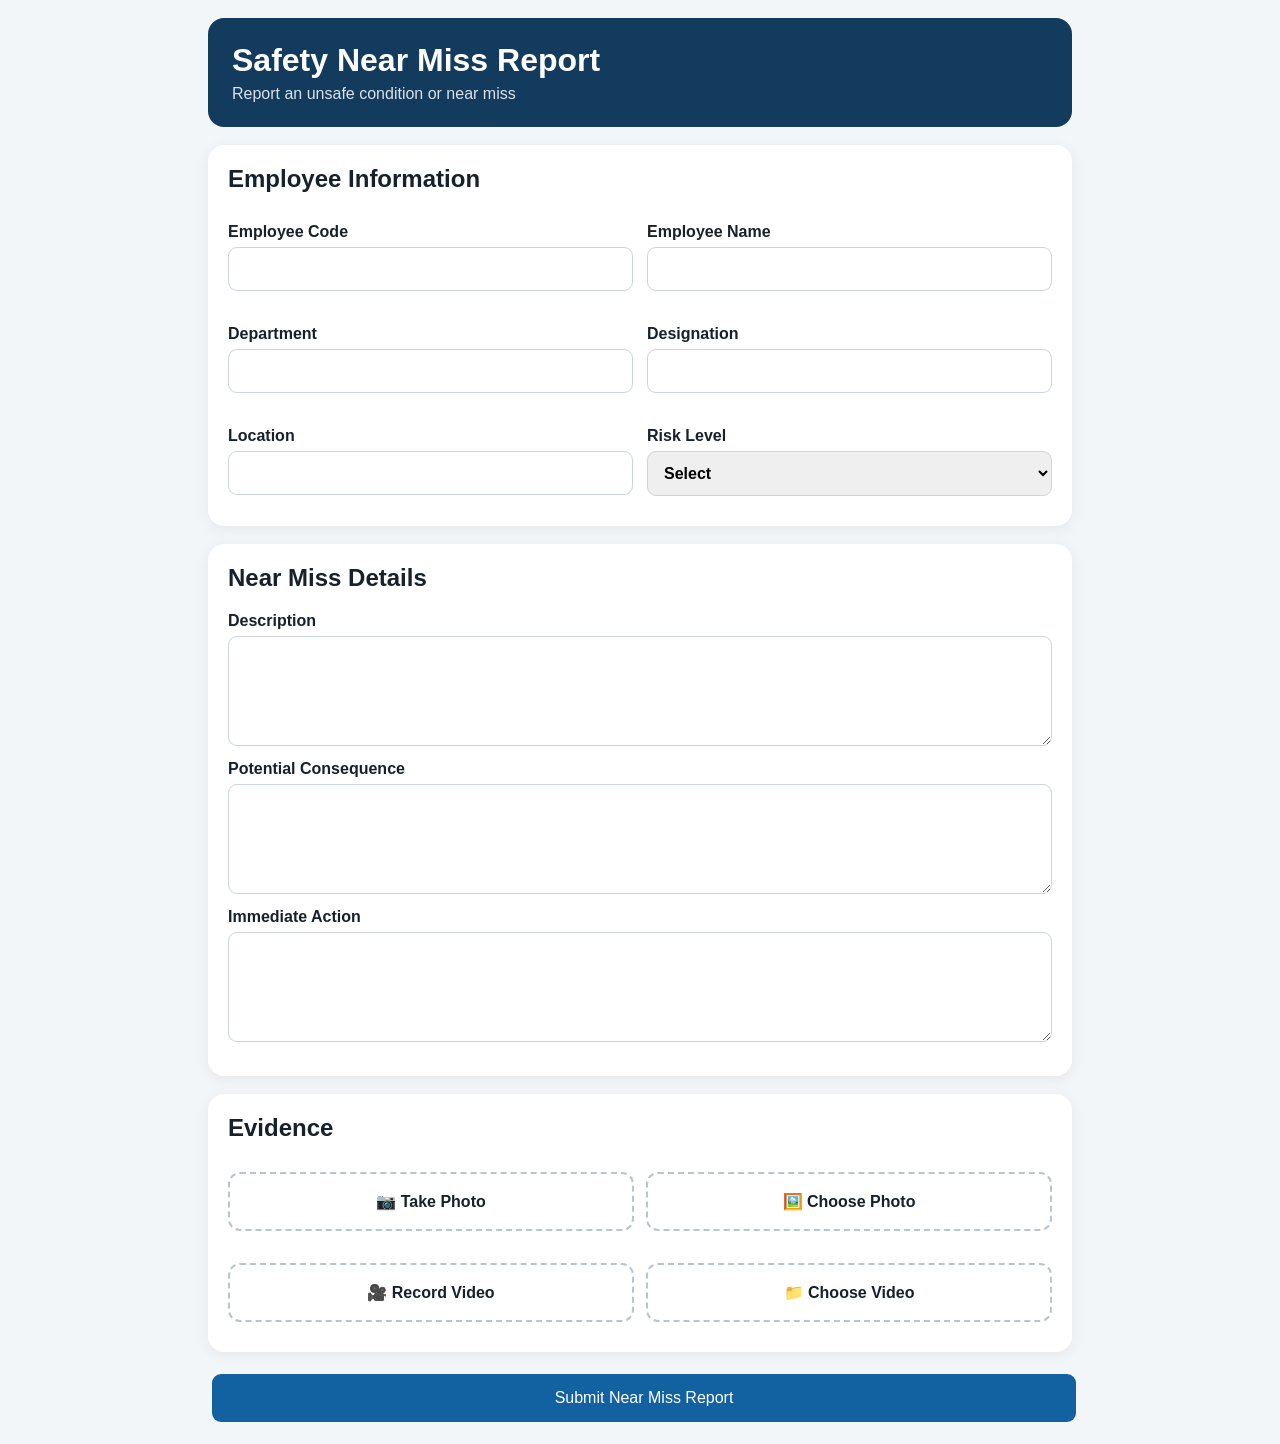
==== index.html @ deba3295 "Add files via upload" ====
<!doctype html>
<html lang="en">
<head>
<meta charset="utf-8">
<meta name="viewport" content="width=device-width,initial-scale=1">
<title>Safety Near Miss Report</title>
<link rel="stylesheet" href="style.css">
</head>
<body>
<div class="wrap">
<header><h1>Safety Near Miss Report</h1><p>Report an unsafe condition or near miss</p></header>

<form id="reportForm">
<section class="card">
<h2>Employee Information</h2>
<div class="grid">
<label>Employee Code<input name="employeeCode" required></label>
<label>Employee Name<input name="employeeName" required></label>
<label>Department<input name="department" required></label>
<label>Designation<input name="designation"></label>
<label>Location<input name="location" required></label>
<label>Risk Level
<select name="risk" required><option value="">Select</option><option>Low</option><option>Medium</option><option>High</option><option>Critical</option></select>
</label>
</div>
</section>

<section class="card">
<h2>Near Miss Details</h2>
<label>Description<textarea name="description" required></textarea></label>
<label>Potential Consequence<textarea name="consequence"></textarea></label>
<label>Immediate Action<textarea name="immediateAction"></textarea></label>
</section>

<section class="card">
<h2>Evidence</h2>
<div class="media-grid">
<label class="upload">📷 Take Photo<input id="photoCamera" type="file" accept="image/*" capture="environment"></label>
<label class="upload">🖼️ Choose Photo<input id="photoGallery" type="file" accept="image/*"></label>
<label class="upload">🎥 Record Video<input id="videoCamera" type="file" accept="video/*" capture="environment"></label>
<label class="upload">📁 Choose Video<input id="videoGallery" type="file" accept="video/*"></label>
</div>
<div id="preview"></div>
</section>

<button class="primary" type="submit">Submit Near Miss Report</button>
<div id="msg"></div>
</form>
</div>
<script>
const API_URL="PASTE_YOUR_APPS_SCRIPT_WEB_APP_URL_HERE";

function fileToBase64(file){
 return new Promise((resolve,reject)=>{
   if(!file){resolve(null);return}
   const r=new FileReader();
   r.onload=()=>resolve({data:r.result.split(",")[1],type:file.type,name:file.name});
   r.onerror=reject;r.readAsDataURL(file);
 });
}
const $=id=>document.getElementById(id);
function selectedFile(a,b){return $(a).files[0]||$(b).files[0]||null}
["photoCamera","photoGallery","videoCamera","videoGallery"].forEach(id=>{
 $(id).addEventListener("change",()=>{$("preview").innerHTML="<small>Evidence selected.</small>"});
});

$("reportForm").addEventListener("submit",async e=>{
 e.preventDefault();
 if(API_URL.includes("PASTE_")){alert("Please add your Apps Script Web App URL in index.html");return}
 const f=new FormData(e.target);
 $("msg").textContent="Submitting...";
 try{
   const [photo,video]=await Promise.all([
     fileToBase64(selectedFile("photoCamera","photoGallery")),
     fileToBase64(selectedFile("videoCamera","videoGallery"))
   ]);
   const payload={action:"submit",employeeCode:f.get("employeeCode"),employeeName:f.get("employeeName"),
   department:f.get("department"),designation:f.get("designation"),location:f.get("location"),
   risk:f.get("risk"),description:f.get("description"),consequence:f.get("consequence"),
   immediateAction:f.get("immediateAction"),photo,video};
   const res=await fetch(API_URL,{method:"POST",body:JSON.stringify(payload)});
   const out=await res.json();
   if(!out.ok) throw new Error(out.error);
   $("msg").innerHTML=`<div class="success">Report submitted successfully.<br><b>Report ID: ${out.reportId}</b></div>`;
   e.target.reset();
 }catch(err){$("msg").innerHTML=`<div class="error">${err.message}</div>`}
});
</script>
</body></html>
---- style.css ----
*{box-sizing:border-box}body{margin:0;background:#f3f6f9;font-family:Arial,sans-serif;color:#17212b}.wrap{max-width:900px;margin:auto;padding:18px}.wide{max-width:1250px}header{background:#123b5d;color:white;padding:24px;border-radius:16px;margin-bottom:18px}header h1{margin:0 0 6px}header p{margin:0;opacity:.85}.card{background:white;padding:20px;border-radius:16px;margin-bottom:18px;box-shadow:0 3px 14px #00000010}h2{margin-top:0}.grid{display:grid;grid-template-columns:repeat(2,1fr);gap:14px}label{display:block;font-weight:bold;margin:10px 0}input,select,textarea{width:100%;padding:12px;margin-top:6px;border:1px solid #ccd5dd;border-radius:9px;font:inherit}textarea{min-height:110px;resize:vertical}.media-grid{display:grid;grid-template-columns:repeat(2,1fr);gap:12px}.upload{padding:18px;border:2px dashed #b8c4ce;border-radius:12px;text-align:center;cursor:pointer}.upload input{display:none}button{border:0;padding:11px 16px;border-radius:9px;cursor:pointer;background:#e7edf2;margin:4px}.primary{background:#1261a0;color:white;width:100%;font-size:16px;padding:15px}.success{background:#dff5e5;color:#14652a;padding:14px;border-radius:9px}.error{background:#ffe2e2;color:#a00000;padding:14px;border-radius:9px}.stats{display:grid;grid-template-columns:repeat(4,1fr);gap:14px;margin-bottom:18px}.stat{background:white;padding:18px;border-radius:14px;text-align:center}.stat b{display:block;font-size:30px}.stat span{color:#65727d}.toolbar{display:grid;grid-template-columns:2fr 1fr 1fr auto;gap:8px}.charts{display:grid;grid-template-columns:1fr 1fr;gap:18px}.tablewrap{overflow:auto}table{width:100%;border-collapse:collapse}th,td{padding:10px;border-bottom:1px solid #e5e9ed;text-align:left;white-space:nowrap}th{background:#f1f5f8}@media(max-width:700px){.grid,.media-grid,.charts,.stats{grid-template-columns:1fr}.toolbar{grid-template-columns:1fr}.wrap{padding:10px}header{padding:18px}.card{padding:15px}}@media print{body{background:white}.no-print{display:none!important}.wrap{max-width:none;padding:0}.card{box-shadow:none}}
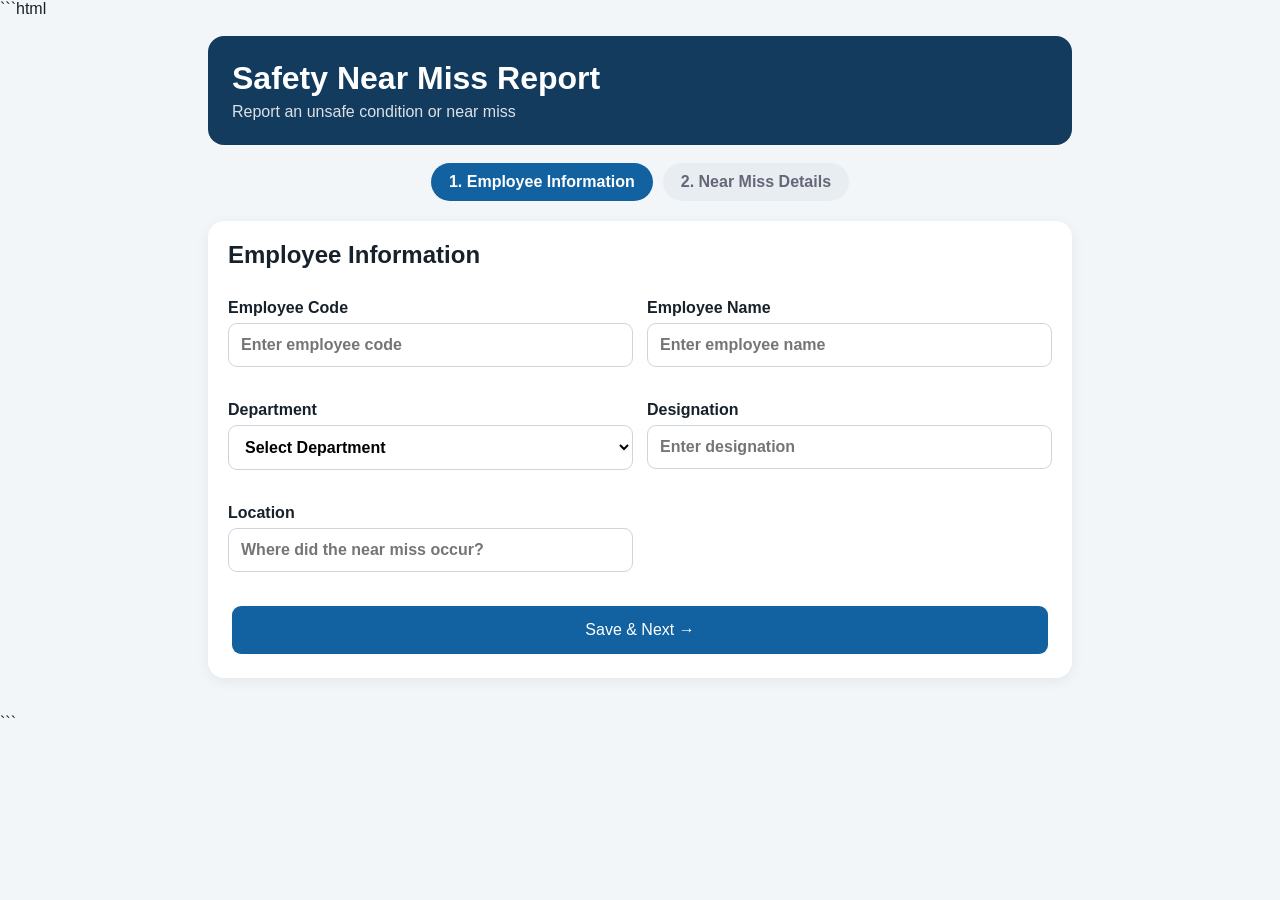
==== commit 11fc37e5: "Update index.html" ====
--- a/index.html
+++ b/index.html
@@ -1,89 +1,1277 @@
+```html
 <!doctype html>
 <html lang="en">
+
 <head>
+
 <meta charset="utf-8">
-<meta name="viewport" content="width=device-width,initial-scale=1">
+
+<meta name="viewport"
+content="width=device-width,initial-scale=1">
+
 <title>Safety Near Miss Report</title>
+
 <link rel="stylesheet" href="style.css">
+
+<style>
+
+/* =========================
+   STEP INDICATOR
+   ========================= */
+
+.steps{
+display:flex;
+justify-content:center;
+align-items:center;
+gap:10px;
+margin-bottom:20px;
+}
+
+.step{
+padding:10px 18px;
+border-radius:30px;
+background:#e8edf2;
+color:#667;
+font-weight:bold;
+}
+
+.step.active{
+background:#1261a0;
+color:white;
+}
+
+
+/* =========================
+   PAGE CONTROL
+   ========================= */
+
+.form-page{
+display:none;
+}
+
+.form-page.active{
+display:block;
+}
+
+
+/* =========================
+   BUTTONS
+   ========================= */
+
+.button-row{
+display:flex;
+gap:10px;
+margin-top:20px;
+}
+
+.button-row button{
+flex:1;
+}
+
+.secondary{
+background:#e7edf2;
+color:#17212b;
+}
+
+.primary{
+background:#1261a0;
+color:white;
+}
+
+
+/* =========================
+   DEPARTMENT
+   ========================= */
+
+select{
+background:white;
+}
+
+
+/* =========================
+   MEDIA PREVIEW
+   ========================= */
+
+.preview-box{
+margin-top:15px;
+padding:12px;
+background:#f5f7f9;
+border-radius:10px;
+}
+
+.preview-box img{
+max-width:100%;
+max-height:250px;
+border-radius:10px;
+margin-top:10px;
+}
+
+.preview-box video{
+max-width:100%;
+max-height:250px;
+border-radius:10px;
+margin-top:10px;
+}
+
+
+/* =========================
+   SUCCESS REPORT
+   ========================= */
+
+.report-success{
+text-align:center;
+padding:25px;
+}
+
+.report-id{
+font-size:24px;
+font-weight:bold;
+color:#1261a0;
+margin:15px 0;
+}
+
+
+/* =========================
+   MOBILE
+   ========================= */
+
+@media(max-width:600px){
+
+.steps{
+font-size:13px;
+}
+
+.step{
+padding:8px 12px;
+}
+
+.button-row{
+flex-direction:column;
+}
+
+}
+
+</style>
+
 </head>
+
+
 <body>
+
+
 <div class="wrap">
-<header><h1>Safety Near Miss Report</h1><p>Report an unsafe condition or near miss</p></header>
+
+
+<header>
+
+<h1>Safety Near Miss Report</h1>
+
+<p>
+Report an unsafe condition or near miss
+</p>
+
+</header>
+
+
+
+<!-- =========================
+     STEP INDICATOR
+     ========================= -->
+
+<div class="steps">
+
+<div id="step1Indicator"
+class="step active">
+
+1. Employee Information
+
+</div>
+
+<div id="step2Indicator"
+class="step">
+
+2. Near Miss Details
+
+</div>
+
+</div>
+
+
 
 <form id="reportForm">
-<section class="card">
+
+
+<!-- ==================================================
+     PAGE 1
+     EMPLOYEE INFORMATION
+     ================================================== -->
+
+<section
+id="page1"
+class="card form-page active">
+
+
 <h2>Employee Information</h2>
+
+
 <div class="grid">
-<label>Employee Code<input name="employeeCode" required></label>
-<label>Employee Name<input name="employeeName" required></label>
-<label>Department<input name="department" required></label>
-<label>Designation<input name="designation"></label>
-<label>Location<input name="location" required></label>
-<label>Risk Level
-<select name="risk" required><option value="">Select</option><option>Low</option><option>Medium</option><option>High</option><option>Critical</option></select>
+
+
+<!-- Employee Code -->
+
+<label>
+
+Employee Code
+
+<input
+name="employeeCode"
+id="employeeCode"
+required
+placeholder="Enter employee code">
+
 </label>
+
+
+
+<!-- Employee Name -->
+
+<label>
+
+Employee Name
+
+<input
+name="employeeName"
+id="employeeName"
+required
+placeholder="Enter employee name">
+
+</label>
+
+
+
+<!-- Department -->
+
+<label>
+
+Department
+
+<select
+name="department"
+id="department"
+required>
+
+<option value="">
+Select Department
+</option>
+
+<option>Production</option>
+
+<option>Machine Shop</option>
+
+<option>CNC Machine Shop</option>
+
+<option>Conventional Machine Shop</option>
+
+<option>Foundry</option>
+
+<option>Melting</option>
+
+<option>Moulding</option>
+
+<option>Core Making</option>
+
+<option>Fettling</option>
+
+<option>Grinding</option>
+
+<option>Finishing</option>
+
+<option>Heat Treatment</option>
+
+<option>Welding</option>
+
+<option>Fabrication</option>
+
+<option>Assembly</option>
+
+<option>Quality Control / QC</option>
+
+<option>Quality Assurance / QA</option>
+
+<option>Maintenance</option>
+
+<option>Mechanical Maintenance</option>
+
+<option>Electrical Maintenance</option>
+
+<option>Tool Room</option>
+
+<option>Stores</option>
+
+<option>Raw Material Store</option>
+
+<option>Finished Goods Store</option>
+
+<option>Dispatch</option>
+
+<option>Packing</option>
+
+<option>Purchase</option>
+
+<option>Planning / PPC</option>
+
+<option>Engineering</option>
+
+<option>Design</option>
+
+<option>Inspection</option>
+
+<option>Safety / HSE</option>
+
+<option>Administration</option>
+
+<option>HR</option>
+
+<option>IT</option>
+
+<option>Security</option>
+
+<option>Transport</option>
+
+<option>Utilities</option>
+
+<option>Boiler / Compressor</option>
+
+<option>Laboratory</option>
+
+<option>Other</option>
+
+</select>
+
+</label>
+
+
+
+<!-- Designation -->
+
+<label>
+
+Designation
+
+<input
+name="designation"
+id="designation"
+placeholder="Enter designation">
+
+</label>
+
+
+
+<!-- Location -->
+
+<label>
+
+Location
+
+<input
+name="location"
+id="location"
+required
+placeholder="Where did the near miss occur?">
+
+</label>
+
 </div>
+
+
+
+<div class="button-row">
+
+<button
+type="button"
+class="primary"
+onclick="goToPage2()">
+
+Save & Next →
+
+</button>
+
+</div>
+
+
 </section>
 
-<section class="card">
+
+
+<!-- ==================================================
+     PAGE 2
+     NEAR MISS DETAILS
+     ================================================== -->
+
+<section
+id="page2"
+class="card form-page">
+
+
 <h2>Near Miss Details</h2>
-<label>Description<textarea name="description" required></textarea></label>
-<label>Potential Consequence<textarea name="consequence"></textarea></label>
-<label>Immediate Action<textarea name="immediateAction"></textarea></label>
+
+
+<!-- Description -->
+
+<label>
+
+What happened?
+
+<textarea
+name="description"
+id="description"
+required
+placeholder="Describe the near miss / unsafe condition"></textarea>
+
+</label>
+
+
+
+<!-- Potential Consequence -->
+
+<label>
+
+Potential Consequence
+
+<textarea
+name="consequence"
+id="consequence"
+placeholder="What could have happened?"></textarea>
+
+</label>
+
+
+
+<!-- Immediate Action -->
+
+<label>
+
+Immediate Action Taken
+
+<textarea
+name="immediateAction"
+id="immediateAction"
+placeholder="What action was taken immediately?"></textarea>
+
+</label>
+
+
+
+<!-- Risk -->
+
+<label>
+
+Risk Level
+
+<select
+name="risk"
+id="risk"
+required>
+
+<option value="">
+Select Risk Level
+</option>
+
+<option value="Low">
+Low
+</option>
+
+<option value="Medium">
+Medium
+</option>
+
+<option value="High">
+High
+</option>
+
+<option value="Critical">
+Critical
+</option>
+
+</select>
+
+</label>
+
+
+
+<!-- =========================
+     EVIDENCE
+     ========================= -->
+
+<h2 style="margin-top:25px;">
+Evidence
+</h2>
+
+
+<div class="media-grid">
+
+
+<!-- CAMERA PHOTO -->
+
+<label class="upload">
+
+📷 Take Photo
+
+<input
+id="photoCamera"
+type="file"
+accept="image/*"
+capture="environment">
+
+</label>
+
+
+
+<!-- GALLERY PHOTO -->
+
+<label class="upload">
+
+🖼️ Choose Photo
+
+<input
+id="photoGallery"
+type="file"
+accept="image/*">
+
+</label>
+
+
+
+<!-- CAMERA VIDEO -->
+
+<label class="upload">
+
+🎥 Record Video
+
+<input
+id="videoCamera"
+type="file"
+accept="video/*"
+capture="environment">
+
+</label>
+
+
+
+<!-- PHONE VIDEO -->
+
+<label class="upload">
+
+📁 Choose Video
+
+<input
+id="videoGallery"
+type="file"
+accept="video/*">
+
+</label>
+
+
+</div>
+
+
+
+<div
+id="preview"
+class="preview-box">
+
+No evidence selected.
+
+</div>
+
+
+
+<!-- =========================
+     BUTTONS
+     ========================= -->
+
+<div class="button-row">
+
+
+<button
+type="button"
+class="secondary"
+onclick="goToPage1()">
+
+← Back
+
+</button>
+
+
+
+<button
+type="submit"
+class="primary">
+
+Submit Near Miss Report
+
+</button>
+
+
+</div>
+
+
+
+<div id="msg"></div>
+
+
 </section>
 
-<section class="card">
-<h2>Evidence</h2>
-<div class="media-grid">
-<label class="upload">📷 Take Photo<input id="photoCamera" type="file" accept="image/*" capture="environment"></label>
-<label class="upload">🖼️ Choose Photo<input id="photoGallery" type="file" accept="image/*"></label>
-<label class="upload">🎥 Record Video<input id="videoCamera" type="file" accept="video/*" capture="environment"></label>
-<label class="upload">📁 Choose Video<input id="videoGallery" type="file" accept="video/*"></label>
+
+</form>
+
+
 </div>
-<div id="preview"></div>
-</section>
-
-<button class="primary" type="submit">Submit Near Miss Report</button>
-<div id="msg"></div>
-</form>
+
+
+
+<script>
+
+
+/* ==================================================
+   GOOGLE APPS SCRIPT URL
+   ================================================== */
+
+const API_URL =
+"https://script.google.com/macros/s/AKfycbzqnmmkYRf5kFAn6MPQPbbqfgXhbPcN4oMpZdKL-f2dFa9rtuXaaUmWPPBbo5RalajfTQ/exec";
+
+
+
+/* ==================================================
+   PAGE NAVIGATION
+   ================================================== */
+
+function goToPage2(){
+
+const form =
+document.getElementById("reportForm");
+
+
+/* Validate first page */
+
+const employeeCode =
+document.getElementById("employeeCode");
+
+const employeeName =
+document.getElementById("employeeName");
+
+const department =
+document.getElementById("department");
+
+const location =
+document.getElementById("location");
+
+
+if(!employeeCode.checkValidity()){
+
+employeeCode.reportValidity();
+return;
+
+}
+
+
+if(!employeeName.checkValidity()){
+
+employeeName.reportValidity();
+return;
+
+}
+
+
+if(!department.checkValidity()){
+
+department.reportValidity();
+return;
+
+}
+
+
+if(!location.checkValidity()){
+
+location.reportValidity();
+return;
+
+}
+
+
+/* Save employee information */
+
+const employeeData = {
+
+employeeCode:
+employeeCode.value,
+
+employeeName:
+employeeName.value,
+
+department:
+department.value,
+
+designation:
+document.getElementById("designation").value,
+
+location:
+location.value
+
+};
+
+
+sessionStorage.setItem(
+"employeeData",
+JSON.stringify(employeeData)
+);
+
+
+/* Show page 2 */
+
+document.getElementById("page1")
+.classList.remove("active");
+
+document.getElementById("page2")
+.classList.add("active");
+
+
+document.getElementById("step1Indicator")
+.classList.remove("active");
+
+document.getElementById("step2Indicator")
+.classList.add("active");
+
+
+window.scrollTo({
+top:0,
+behavior:"smooth"
+});
+
+}
+
+
+
+function goToPage1(){
+
+document.getElementById("page2")
+.classList.remove("active");
+
+document.getElementById("page1")
+.classList.add("active");
+
+
+document.getElementById("step2Indicator")
+.classList.remove("active");
+
+document.getElementById("step1Indicator")
+.classList.add("active");
+
+
+window.scrollTo({
+top:0,
+behavior:"smooth"
+});
+
+}
+
+
+
+/* ==================================================
+   FILE TO BASE64
+   ================================================== */
+
+function fileToBase64(file){
+
+return new Promise((resolve,reject)=>{
+
+if(!file){
+
+resolve(null);
+
+return;
+
+}
+
+
+const reader =
+new FileReader();
+
+
+reader.onload = ()=>{
+
+resolve({
+
+data:
+reader.result.split(",")[1],
+
+type:
+file.type,
+
+name:
+file.name
+
+});
+
+};
+
+
+reader.onerror =
+reject;
+
+
+reader.readAsDataURL(file);
+
+});
+
+}
+
+
+
+/* ==================================================
+   GET ELEMENT
+   ================================================== */
+
+const $ =
+id =>
+document.getElementById(id);
+
+
+
+/* ==================================================
+   SELECT PHOTO / VIDEO
+   ================================================== */
+
+function selectedFile(cameraId,galleryId){
+
+return (
+$(cameraId).files[0] ||
+$(galleryId).files[0] ||
+null
+);
+
+}
+
+
+
+/* ==================================================
+   MEDIA PREVIEW
+   ================================================== */
+
+function updatePreview(){
+
+const photo =
+selectedFile(
+"photoCamera",
+"photoGallery"
+);
+
+
+const video =
+selectedFile(
+"videoCamera",
+"videoGallery"
+);
+
+
+let html = "";
+
+
+if(photo){
+
+const url =
+URL.createObjectURL(photo);
+
+
+html += `
+
+<b>📷 Photo Selected</b>
+
+<br>
+
+<img
+src="${url}"
+alt="Photo Preview">
+
+`;
+
+}
+
+
+if(video){
+
+const url =
+URL.createObjectURL(video);
+
+
+html += `
+
+<br><br>
+
+<b>🎥 Video Selected</b>
+
+<br>
+
+<video
+src="${url}"
+controls>
+</video>
+
+`;
+
+}
+
+
+if(!html){
+
+html =
+"No evidence selected.";
+
+}
+
+
+$("preview").innerHTML =
+html;
+
+}
+
+
+
+/* ==================================================
+   MEDIA EVENTS
+   ================================================== */
+
+[
+"photoCamera",
+"photoGallery",
+"videoCamera",
+"videoGallery"
+
+].forEach(id=>{
+
+$(id).addEventListener(
+"change",
+updatePreview
+);
+
+});
+
+
+
+/* ==================================================
+   SUBMIT REPORT
+   ================================================== */
+
+$("reportForm").addEventListener(
+"submit",
+async function(e){
+
+e.preventDefault();
+
+
+if(
+API_URL.includes(
+"PASTE_"
+)
+){
+
+alert(
+"Please add your Apps Script Web App URL."
+);
+
+return;
+
+}
+
+
+/* Employee data */
+
+const employeeData =
+JSON.parse(
+sessionStorage.getItem(
+"employeeData"
+) || "{}"
+);
+
+
+/* Validate employee data */
+
+if(!employeeData.employeeCode){
+
+alert(
+"Employee information is missing. Please go back."
+);
+
+goToPage1();
+
+return;
+
+}
+
+
+/* Near miss fields */
+
+const description =
+$("description").value;
+
+const consequence =
+$("consequence").value;
+
+const immediateAction =
+$("immediateAction").value;
+
+const risk =
+$("risk").value;
+
+
+if(!description){
+
+$("description").reportValidity();
+
+return;
+
+}
+
+
+if(!risk){
+
+$("risk").reportValidity();
+
+return;
+
+}
+
+
+$("msg").innerHTML =
+"<div>Submitting report...</div>";
+
+
+try{
+
+
+/* Convert evidence */
+
+const [
+photo,
+video
+] = await Promise.all([
+
+fileToBase64(
+selectedFile(
+"photoCamera",
+"photoGallery"
+)
+),
+
+fileToBase64(
+selectedFile(
+"videoCamera",
+"videoGallery"
+)
+)
+
+]);
+
+
+
+/* =========================
+   CREATE PAYLOAD
+   ========================= */
+
+const payload = {
+
+action:
+"submit",
+
+
+employeeCode:
+employeeData.employeeCode,
+
+employeeName:
+employeeData.employeeName,
+
+department:
+employeeData.department,
+
+designation:
+employeeData.designation,
+
+location:
+employeeData.location,
+
+
+description:
+description,
+
+consequence:
+consequence,
+
+immediateAction:
+immediateAction,
+
+risk:
+risk,
+
+
+photo:
+photo,
+
+video:
+video
+
+};
+
+
+
+/* =========================
+   SEND TO GOOGLE
+   ========================= */
+
+const response =
+await fetch(
+
+API_URL,
+
+{
+
+method:"POST",
+
+body:
+JSON.stringify(payload)
+
+}
+
+);
+
+
+
+const result =
+await response.json();
+
+
+
+if(!result.ok){
+
+throw new Error(
+result.error
+);
+
+}
+
+
+
+/* =========================
+   SUCCESS
+   ========================= */
+
+$("msg").innerHTML = `
+
+<div class="success report-success">
+
+<h2>
+✅ Report Submitted Successfully
+</h2>
+
+<p>
+Your Safety Near Miss report has been submitted.
+</p>
+
+<div class="report-id">
+
+${result.reportId}
+
 </div>
-<script>
-const API_URL="PASTE_YOUR_APPS_SCRIPT_WEB_APP_URL_HERE";
-
-function fileToBase64(file){
- return new Promise((resolve,reject)=>{
-   if(!file){resolve(null);return}
-   const r=new FileReader();
-   r.onload=()=>resolve({data:r.result.split(",")[1],type:file.type,name:file.name});
-   r.onerror=reject;r.readAsDataURL(file);
- });
-}
-const $=id=>document.getElementById(id);
-function selectedFile(a,b){return $(a).files[0]||$(b).files[0]||null}
-["photoCamera","photoGallery","videoCamera","videoGallery"].forEach(id=>{
- $(id).addEventListener("change",()=>{$("preview").innerHTML="<small>Evidence selected.</small>"});
+
+<p>
+Please keep this Report ID for future reference.
+</p>
+
+<button
+type="button"
+class="primary"
+onclick="location.reload()">
+
+Submit Another Report
+
+</button>
+
+</div>
+
+`;
+
+
+/* Clear session */
+
+sessionStorage.removeItem(
+"employeeData"
+);
+
+
+}
+
+catch(error){
+
+$("msg").innerHTML = `
+
+<div class="error">
+
+❌ Submission Failed
+
+<br><br>
+
+${error.message}
+
+</div>
+
+`;
+
+}
+
 });
 
-$("reportForm").addEventListener("submit",async e=>{
- e.preventDefault();
- if(API_URL.includes("PASTE_")){alert("Please add your Apps Script Web App URL in index.html");return}
- const f=new FormData(e.target);
- $("msg").textContent="Submitting...";
- try{
-   const [photo,video]=await Promise.all([
-     fileToBase64(selectedFile("photoCamera","photoGallery")),
-     fileToBase64(selectedFile("videoCamera","videoGallery"))
-   ]);
-   const payload={action:"submit",employeeCode:f.get("employeeCode"),employeeName:f.get("employeeName"),
-   department:f.get("department"),designation:f.get("designation"),location:f.get("location"),
-   risk:f.get("risk"),description:f.get("description"),consequence:f.get("consequence"),
-   immediateAction:f.get("immediateAction"),photo,video};
-   const res=await fetch(API_URL,{method:"POST",body:JSON.stringify(payload)});
-   const out=await res.json();
-   if(!out.ok) throw new Error(out.error);
-   $("msg").innerHTML=`<div class="success">Report submitted successfully.<br><b>Report ID: ${out.reportId}</b></div>`;
-   e.target.reset();
- }catch(err){$("msg").innerHTML=`<div class="error">${err.message}</div>`}
+
+
+/* ==================================================
+   RESTORE EMPLOYEE DATA
+   ================================================== */
+
+window.addEventListener(
+"load",
+function(){
+
+const saved =
+JSON.parse(
+sessionStorage.getItem(
+"employeeData"
+) || "null"
+);
+
+
+if(saved){
+
+$("employeeCode").value =
+saved.employeeCode || "";
+
+$("employeeName").value =
+saved.employeeName || "";
+
+$("department").value =
+saved.department || "";
+
+$("designation").value =
+saved.designation || "";
+
+$("location").value =
+saved.location || "";
+
+}
+
 });
+
+
 </script>
-</body></html>+
+</body>
+
+</html>
+```
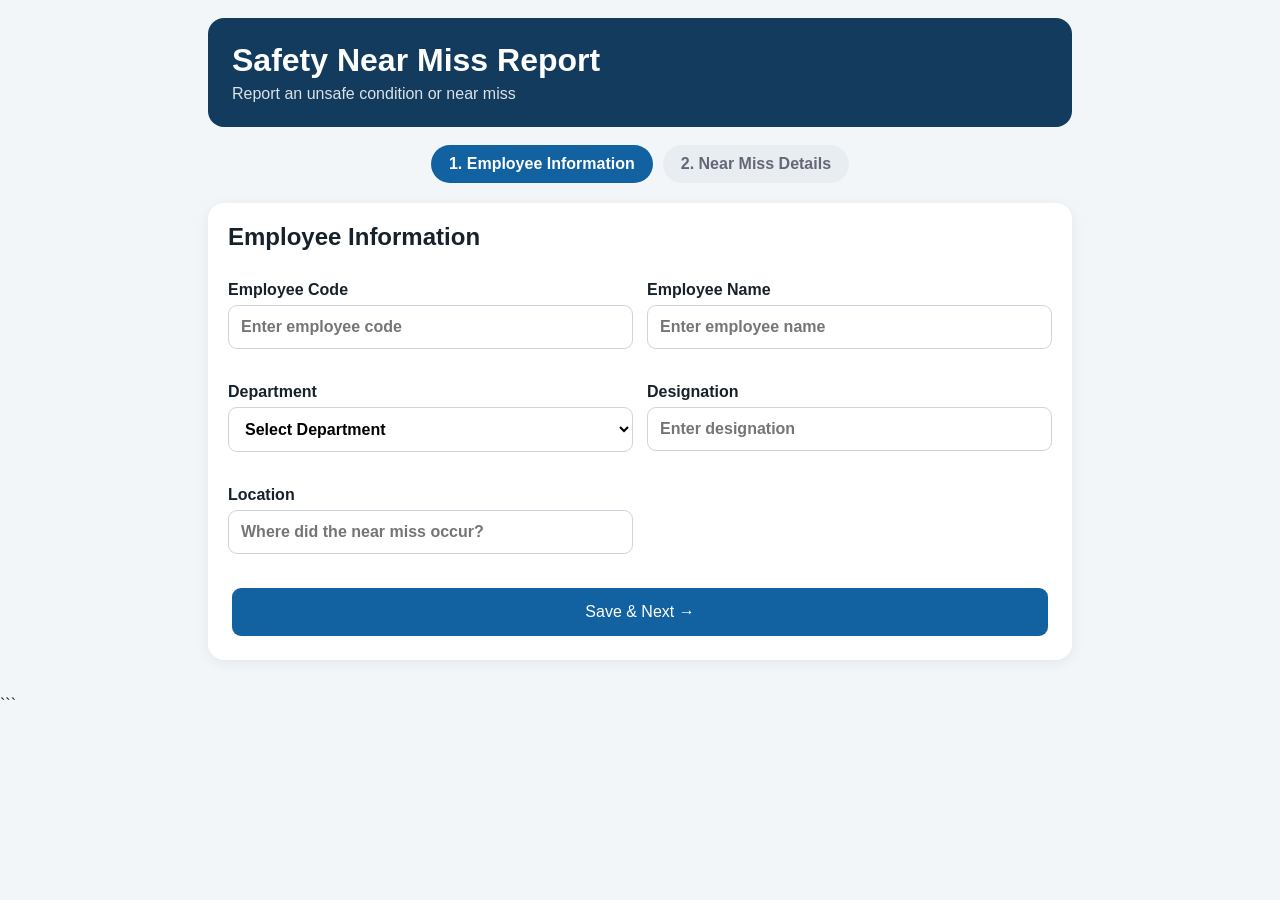
==== commit 656f40f6: "Update index.html" ====
--- a/index.html
+++ b/index.html
@@ -1,4 +1,3 @@
-```html
 <!doctype html>
 <html lang="en">
 
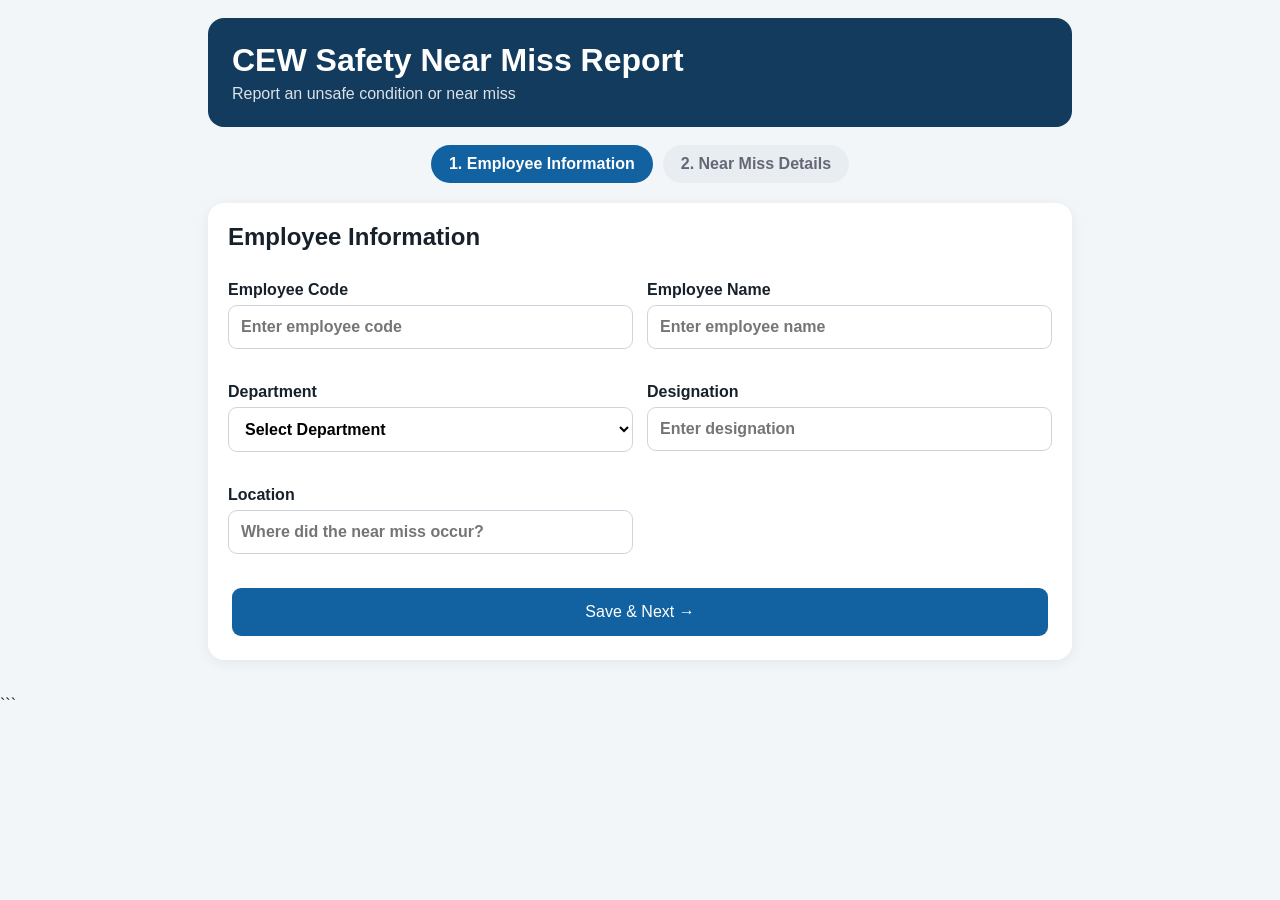
==== commit 6324147c: "Update index.html" ====
--- a/index.html
+++ b/index.html
@@ -8,7 +8,7 @@
 <meta name="viewport"
 content="width=device-width,initial-scale=1">
 
-<title>Safety Near Miss Report</title>
+<title>CEW Safety Near Miss Report</title>
 
 <link rel="stylesheet" href="style.css">
 
@@ -163,7 +163,7 @@
 
 <header>
 
-<h1>Safety Near Miss Report</h1>
+<h1>CEW Safety Near Miss Report</h1>
 
 <p>
 Report an unsafe condition or near miss
